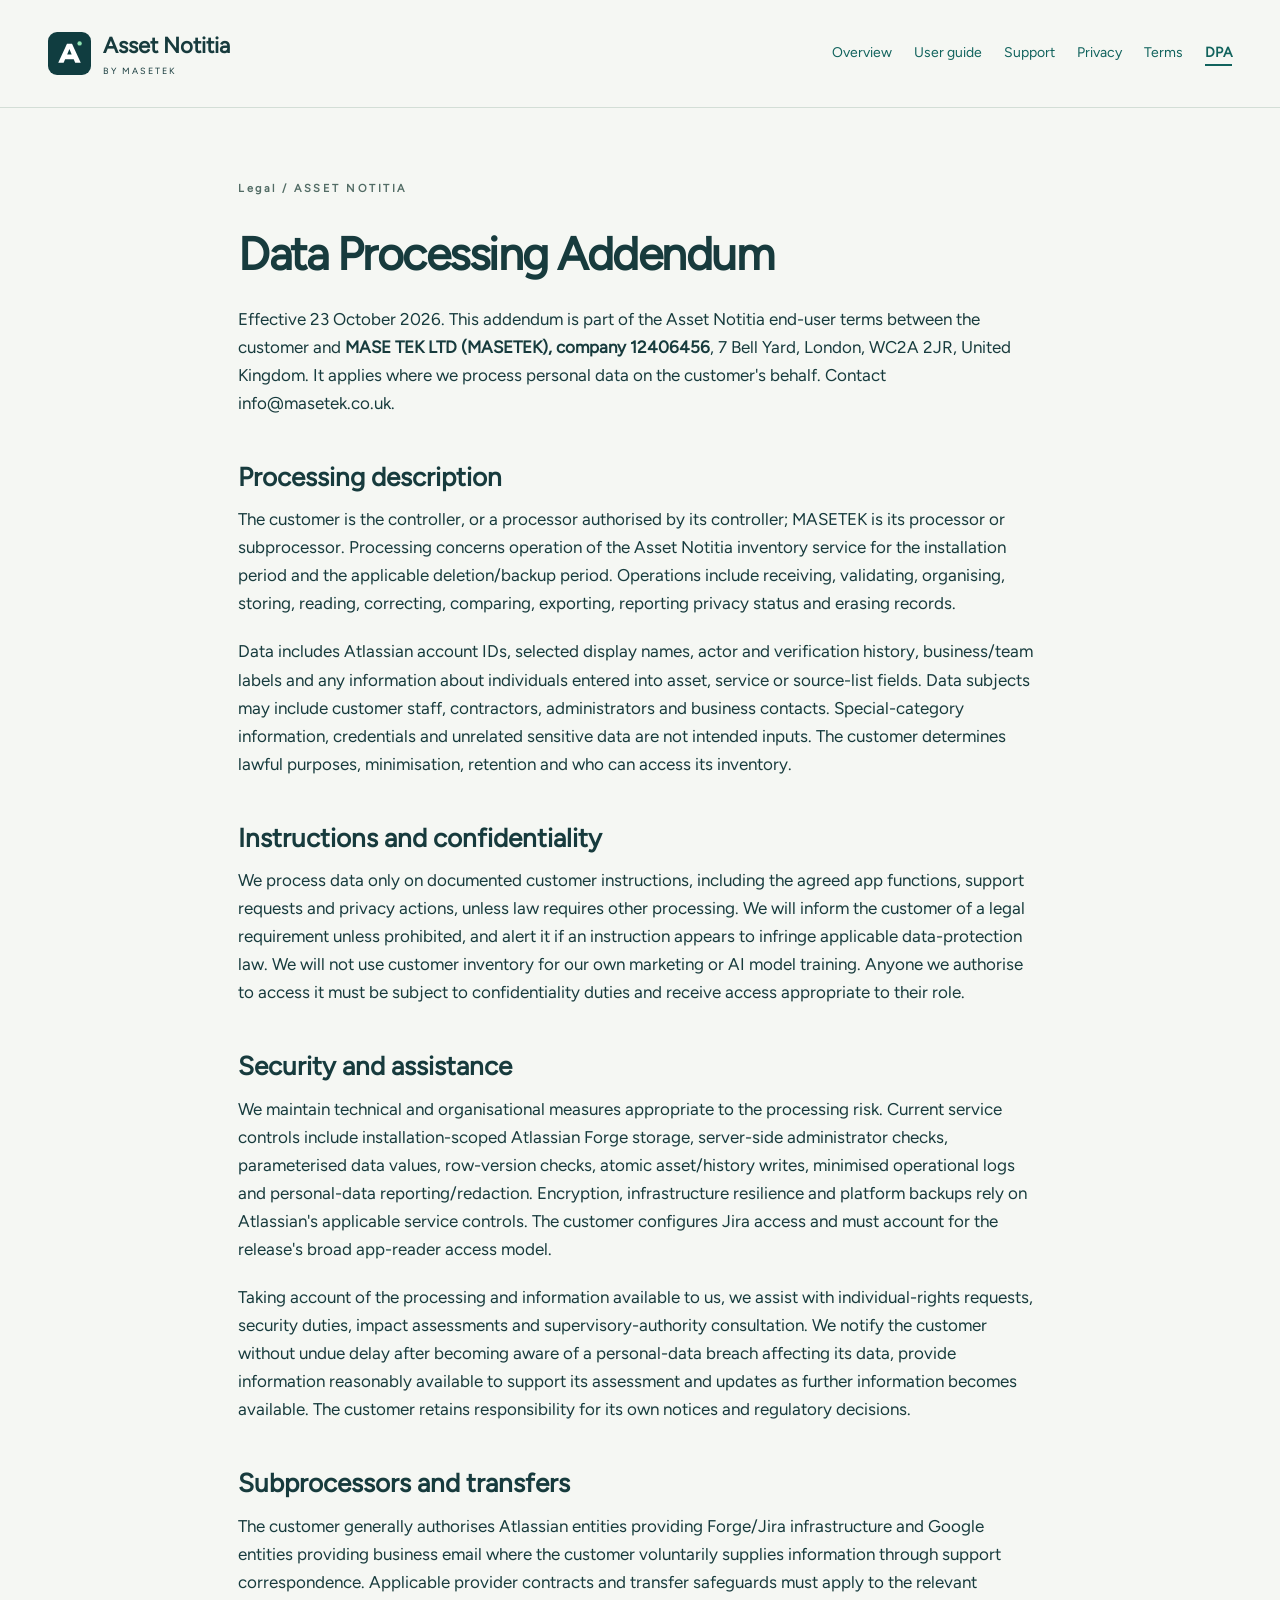
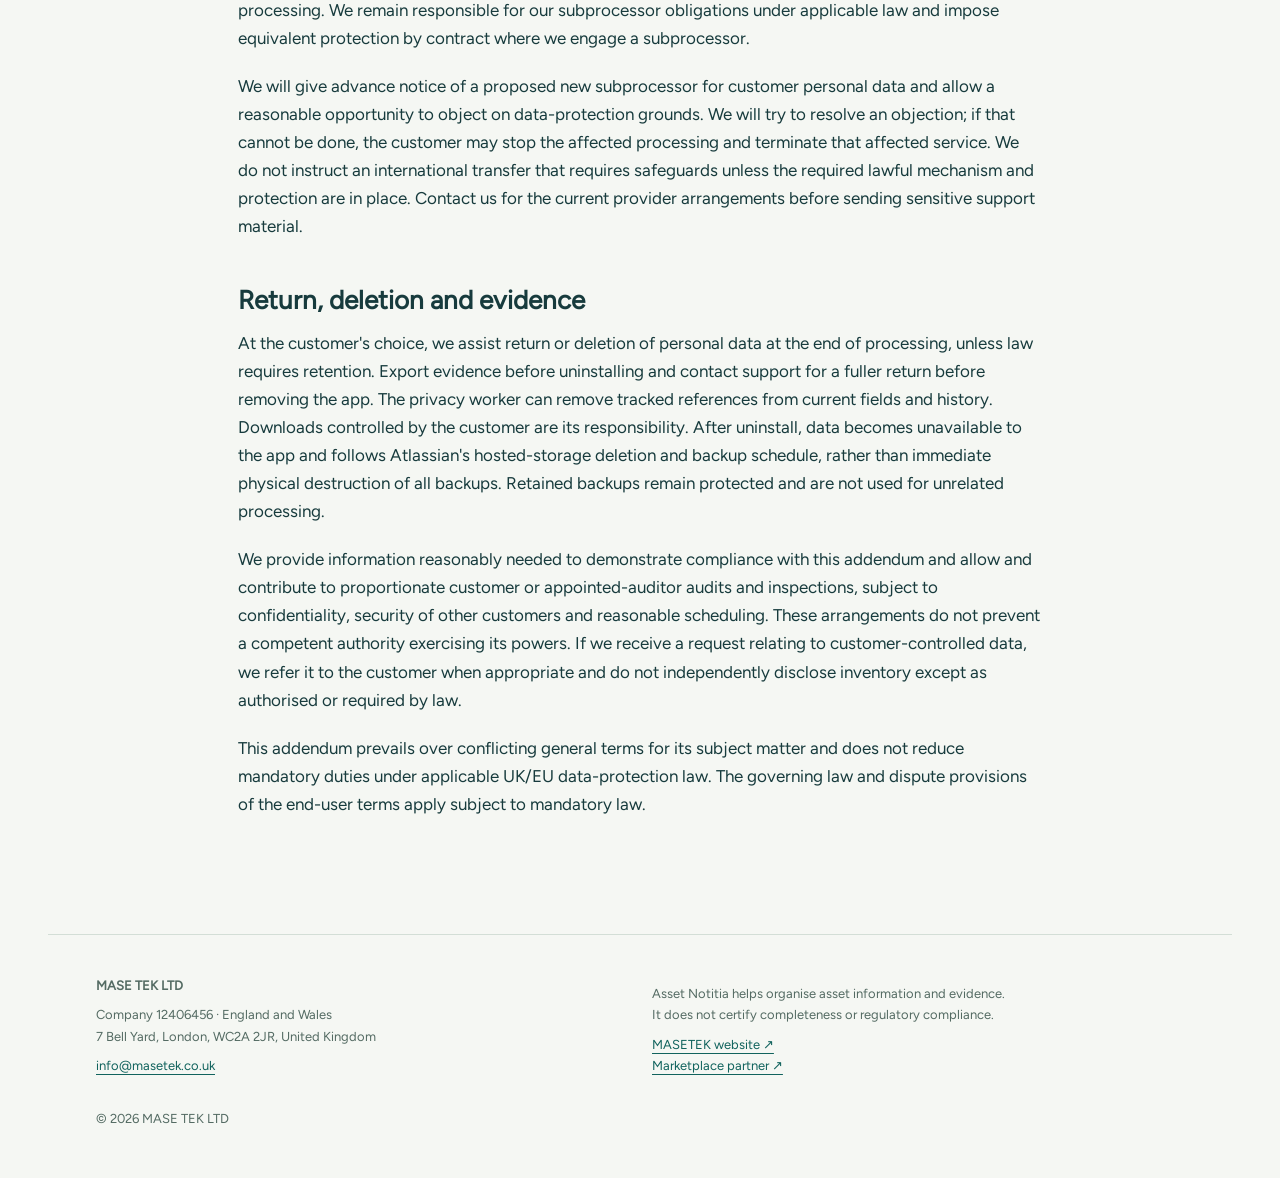
==== dpa.html @ f005e399 "Publish Asset Notitia documentation and Render configuration" ====
<!doctype html><html lang="en"><head><meta charset="utf-8"><meta name="viewport" content="width=device-width,initial-scale=1"><meta name="description" content="Data Processing Addendum for Asset Notitia, the IT and OT asset register for Jira Cloud by MASETEK."><title>Data Processing Addendum · Asset Notitia</title><link rel="icon" href="logo.svg" type="image/svg+xml"><link rel="stylesheet" href="style.css"></head><body><a href="#content" class="skip">Skip to content</a><header><a href="index.html" class="brand"><img src="logo.svg" alt=""><span>Asset Notitia<small>BY MASETEK</small></span></a><nav aria-label="Main navigation"><a href="index.html">Overview</a><a href="guide.html">User guide</a><a href="support.html">Support</a><a href="privacy.html">Privacy</a><a href="terms.html">Terms</a><a href="dpa.html" aria-current="page">DPA</a></nav></header><main id="content" class="document"><div class="eyebrow">Legal / ASSET NOTITIA</div><h1>Data Processing Addendum</h1>
<p>Effective 23 October 2026. This addendum is part of the Asset Notitia end-user terms between the customer and <strong>MASE TEK LTD (MASETEK), company 12406456</strong>, 7 Bell Yard, London, WC2A 2JR, United Kingdom. It applies where we process personal data on the customer's behalf. Contact info@masetek.co.uk.</p>
<h2>Processing description</h2>
<p>The customer is the controller, or a processor authorised by its controller; MASETEK is its processor or subprocessor. Processing concerns operation of the Asset Notitia inventory service for the installation period and the applicable deletion/backup period. Operations include receiving, validating, organising, storing, reading, correcting, comparing, exporting, reporting privacy status and erasing records.</p>
<p>Data includes Atlassian account IDs, selected display names, actor and verification history, business/team labels and any information about individuals entered into asset, service or source-list fields. Data subjects may include customer staff, contractors, administrators and business contacts. Special-category information, credentials and unrelated sensitive data are not intended inputs. The customer determines lawful purposes, minimisation, retention and who can access its inventory.</p>
<h2>Instructions and confidentiality</h2>
<p>We process data only on documented customer instructions, including the agreed app functions, support requests and privacy actions, unless law requires other processing. We will inform the customer of a legal requirement unless prohibited, and alert it if an instruction appears to infringe applicable data-protection law. We will not use customer inventory for our own marketing or AI model training. Anyone we authorise to access it must be subject to confidentiality duties and receive access appropriate to their role.</p>
<h2>Security and assistance</h2>
<p>We maintain technical and organisational measures appropriate to the processing risk. Current service controls include installation-scoped Atlassian Forge storage, server-side administrator checks, parameterised data values, row-version checks, atomic asset/history writes, minimised operational logs and personal-data reporting/redaction. Encryption, infrastructure resilience and platform backups rely on Atlassian's applicable service controls. The customer configures Jira access and must account for the release's broad app-reader access model.</p>
<p>Taking account of the processing and information available to us, we assist with individual-rights requests, security duties, impact assessments and supervisory-authority consultation. We notify the customer without undue delay after becoming aware of a personal-data breach affecting its data, provide information reasonably available to support its assessment and updates as further information becomes available. The customer retains responsibility for its own notices and regulatory decisions.</p>
<h2>Subprocessors and transfers</h2>
<p>The customer generally authorises Atlassian entities providing Forge/Jira infrastructure and Google entities providing business email where the customer voluntarily supplies information through support correspondence. Applicable provider contracts and transfer safeguards must apply to the relevant processing. We remain responsible for our subprocessor obligations under applicable law and impose equivalent protection by contract where we engage a subprocessor.</p>
<p>We will give advance notice of a proposed new subprocessor for customer personal data and allow a reasonable opportunity to object on data-protection grounds. We will try to resolve an objection; if that cannot be done, the customer may stop the affected processing and terminate that affected service. We do not instruct an international transfer that requires safeguards unless the required lawful mechanism and protection are in place. Contact us for the current provider arrangements before sending sensitive support material.</p>
<h2>Return, deletion and evidence</h2>
<p>At the customer's choice, we assist return or deletion of personal data at the end of processing, unless law requires retention. Export evidence before uninstalling and contact support for a fuller return before removing the app. The privacy worker can remove tracked references from current fields and history. Downloads controlled by the customer are its responsibility. After uninstall, data becomes unavailable to the app and follows Atlassian's hosted-storage deletion and backup schedule, rather than immediate physical destruction of all backups. Retained backups remain protected and are not used for unrelated processing.</p>
<p>We provide information reasonably needed to demonstrate compliance with this addendum and allow and contribute to proportionate customer or appointed-auditor audits and inspections, subject to confidentiality, security of other customers and reasonable scheduling. These arrangements do not prevent a competent authority exercising its powers. If we receive a request relating to customer-controlled data, we refer it to the customer when appropriate and do not independently disclose inventory except as authorised or required by law.</p>
<p>This addendum prevails over conflicting general terms for its subject matter and does not reduce mandatory duties under applicable UK/EU data-protection law. The governing law and dispute provisions of the end-user terms apply subject to mandatory law. </p></main><footer><div><strong>MASE TEK LTD</strong><p>Company 12406456 · England and Wales<br>7 Bell Yard, London, WC2A 2JR, United Kingdom</p><a href="mailto:info@masetek.co.uk">info@masetek.co.uk</a></div><div><p>Asset Notitia helps organise asset information and evidence.<br>It does not certify completeness or regulatory compliance.</p><a href="https://masetek.co.uk/">MASETEK website ↗</a><br><a href="https://marketplace.atlassian.com/vendors/911274306">Marketplace partner ↗</a></div><p>© 2026 MASE TEK LTD</p></footer></body></html>
---- style.css ----
@font-face{font-family:Figtree;src:url(figtree.woff2) format('woff2');font-display:swap}*{box-sizing:border-box}html{scroll-behavior:smooth}body{margin:0;background:#f5f7f3;color:#173b3d;font:17px/1.65 Figtree,system-ui,sans-serif}a{color:#11635d;text-underline-offset:4px}a:hover{color:#052f32}a:focus-visible,summary:focus-visible{outline:3px solid #d0561b;outline-offset:5px}header{max-width:1280px;margin:auto;padding:28px 48px;display:flex;justify-content:space-between;align-items:center;border-bottom:1px solid #d3ded6;gap:28px}.brand{display:flex;align-items:center;gap:12px;text-decoration:none;font-size:22px;font-weight:700;color:#173b3d}.brand img{width:43px;height:43px}.brand small{display:block;font-size:9px;letter-spacing:2px;font-weight:400}nav{display:flex;gap:22px;flex-wrap:wrap}nav a{font-size:14px;text-decoration:none}nav [aria-current]{font-weight:700;border-bottom:2px solid #11635d}main{max-width:1184px;margin:0 auto;padding:72px 48px 96px}.document{max-width:900px}.document h1{font-size:46px;margin-bottom:24px;line-height:1.12;letter-spacing:-1.5px}.document h2{font-size:26px;margin:44px 0 12px;line-height:1.25}.document p{margin:0 0 20px}.document ul{padding-left:24px}.document code{background:#e2eae3;padding:2px 5px;border-radius:3px;font-size:14px;overflow-wrap:anywhere}.eyebrow{font-size:11px;letter-spacing:2.5px;font-weight:700;color:#526c65;margin-bottom:24px}.overview h1{font-size:clamp(48px,6.4vw,82px);line-height:1.02;letter-spacing:-3.5px;margin:0 0 25px;font-weight:500}.lead{font-size:24px;max-width:680px;line-height:1.5;color:#536b63}.links{display:flex;align-items:center;gap:28px;flex-wrap:wrap;margin:30px 0}.button{background:#173f40;color:white;padding:13px 20px;text-decoration:none;border-radius:6px}.button:hover{background:#0c2b2c;color:white}.button span{margin-left:26px}figure{margin:60px 0 70px}figure img{display:block;width:100%;border:1px solid #bacdc0;border-radius:8px;box-shadow:0 15px 40px #173b3d12}figcaption{font-size:12px;color:#5e736b;margin-top:12px}.overview h2{font-size:34px;letter-spacing:-1px;font-weight:500}.features{display:grid;grid-template-columns:repeat(3,1fr);gap:36px;margin:36px 0 55px}.features h3{font-size:22px;font-weight:500;line-height:1.25}.features p{font-size:16px;color:#526b62}.num{font-size:12px;letter-spacing:2px;border-top:2px solid #8bc4a5;padding-top:16px;display:block}aside{background:#e4ede4;border-left:3px solid #277866;padding:24px 28px;font-size:16px}footer{border-top:1px solid #d3ded6;max-width:1184px;margin:auto;padding:40px 48px;display:grid;grid-template-columns:1fr 1fr;gap:24px;font-size:13px;color:#546b63}footer p{margin:8px 0}.skip{position:absolute;left:20px;top:-70px;background:white;padding:10px}.skip:focus{top:10px}@media(max-width:760px){header{padding:22px;align-items:flex-start;flex-direction:column;gap:20px}nav{gap:16px}main{padding:44px 22px 60px}.overview h1{letter-spacing:-2px}.lead{font-size:21px}.features{grid-template-columns:1fr;gap:22px}figure{margin:40px 0}.document h1{font-size:36px}footer{padding:30px 22px;grid-template-columns:1fr}body{overflow-wrap:anywhere}}
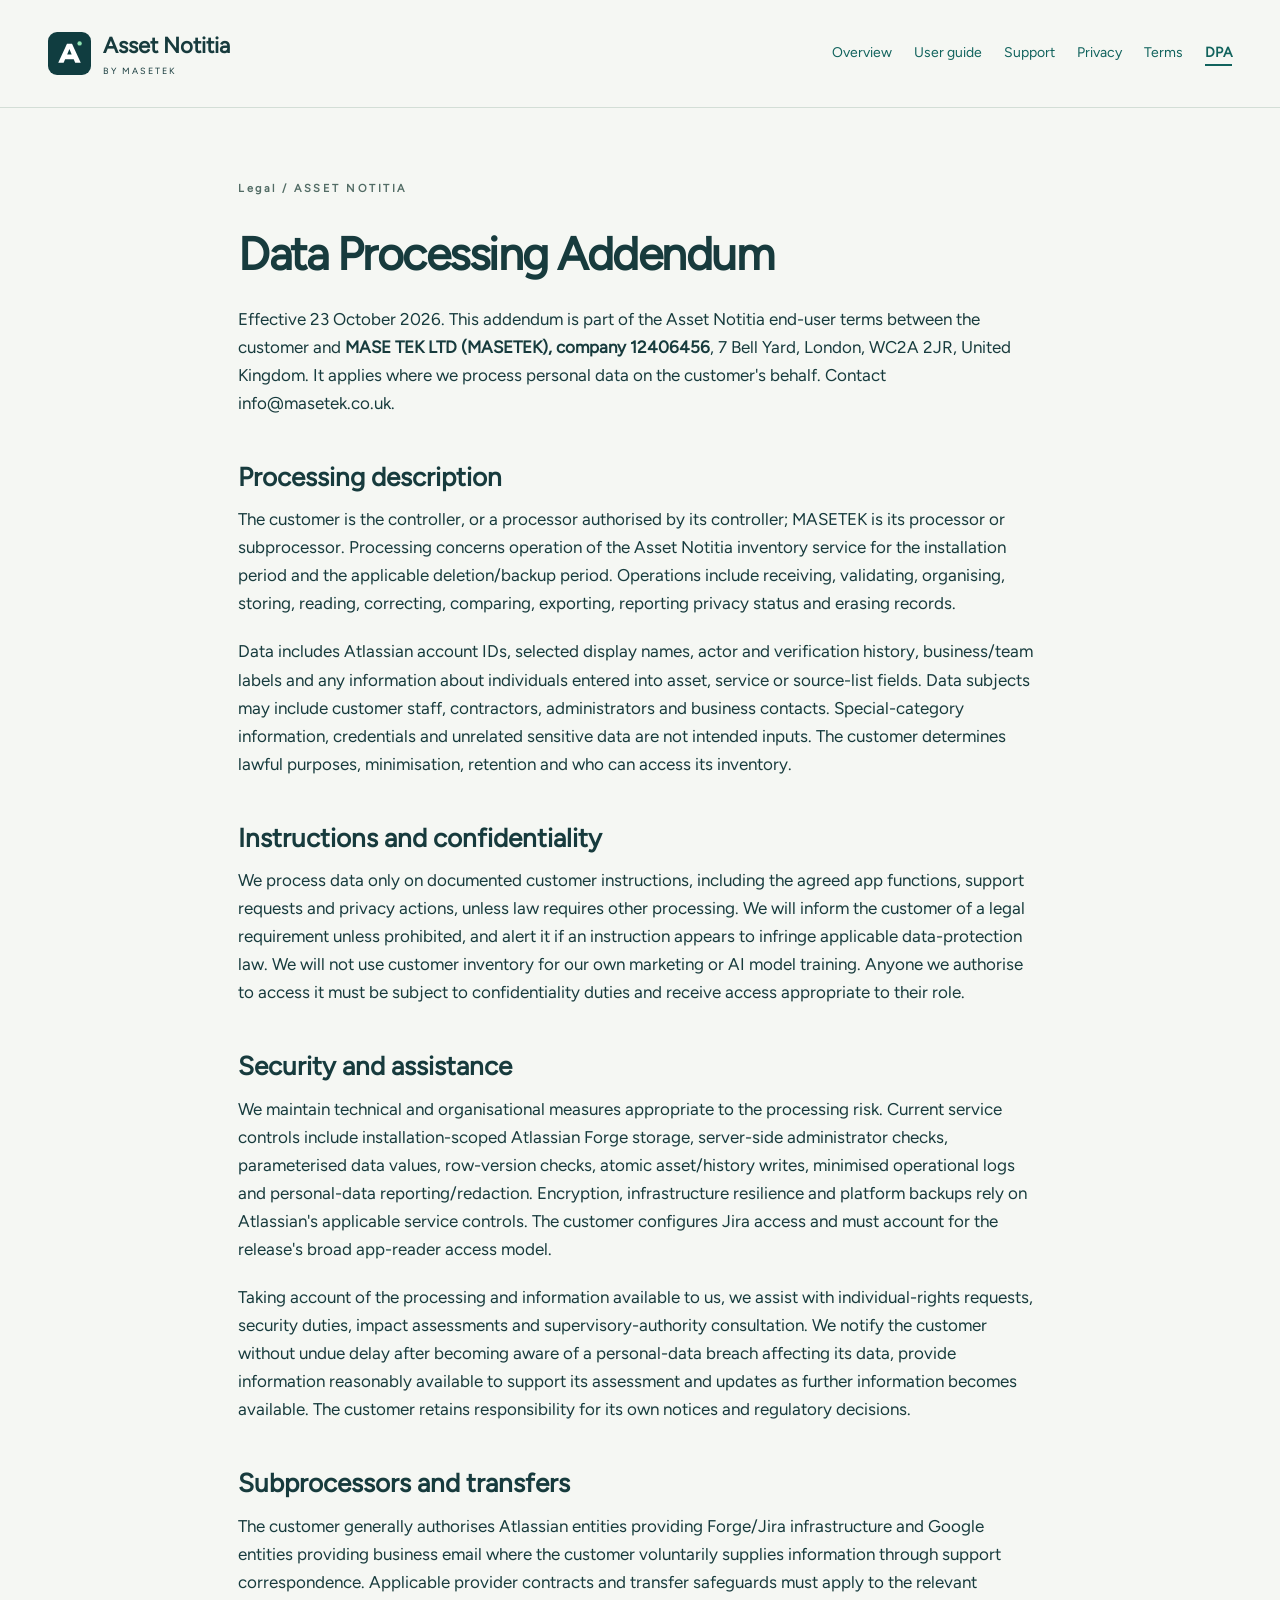
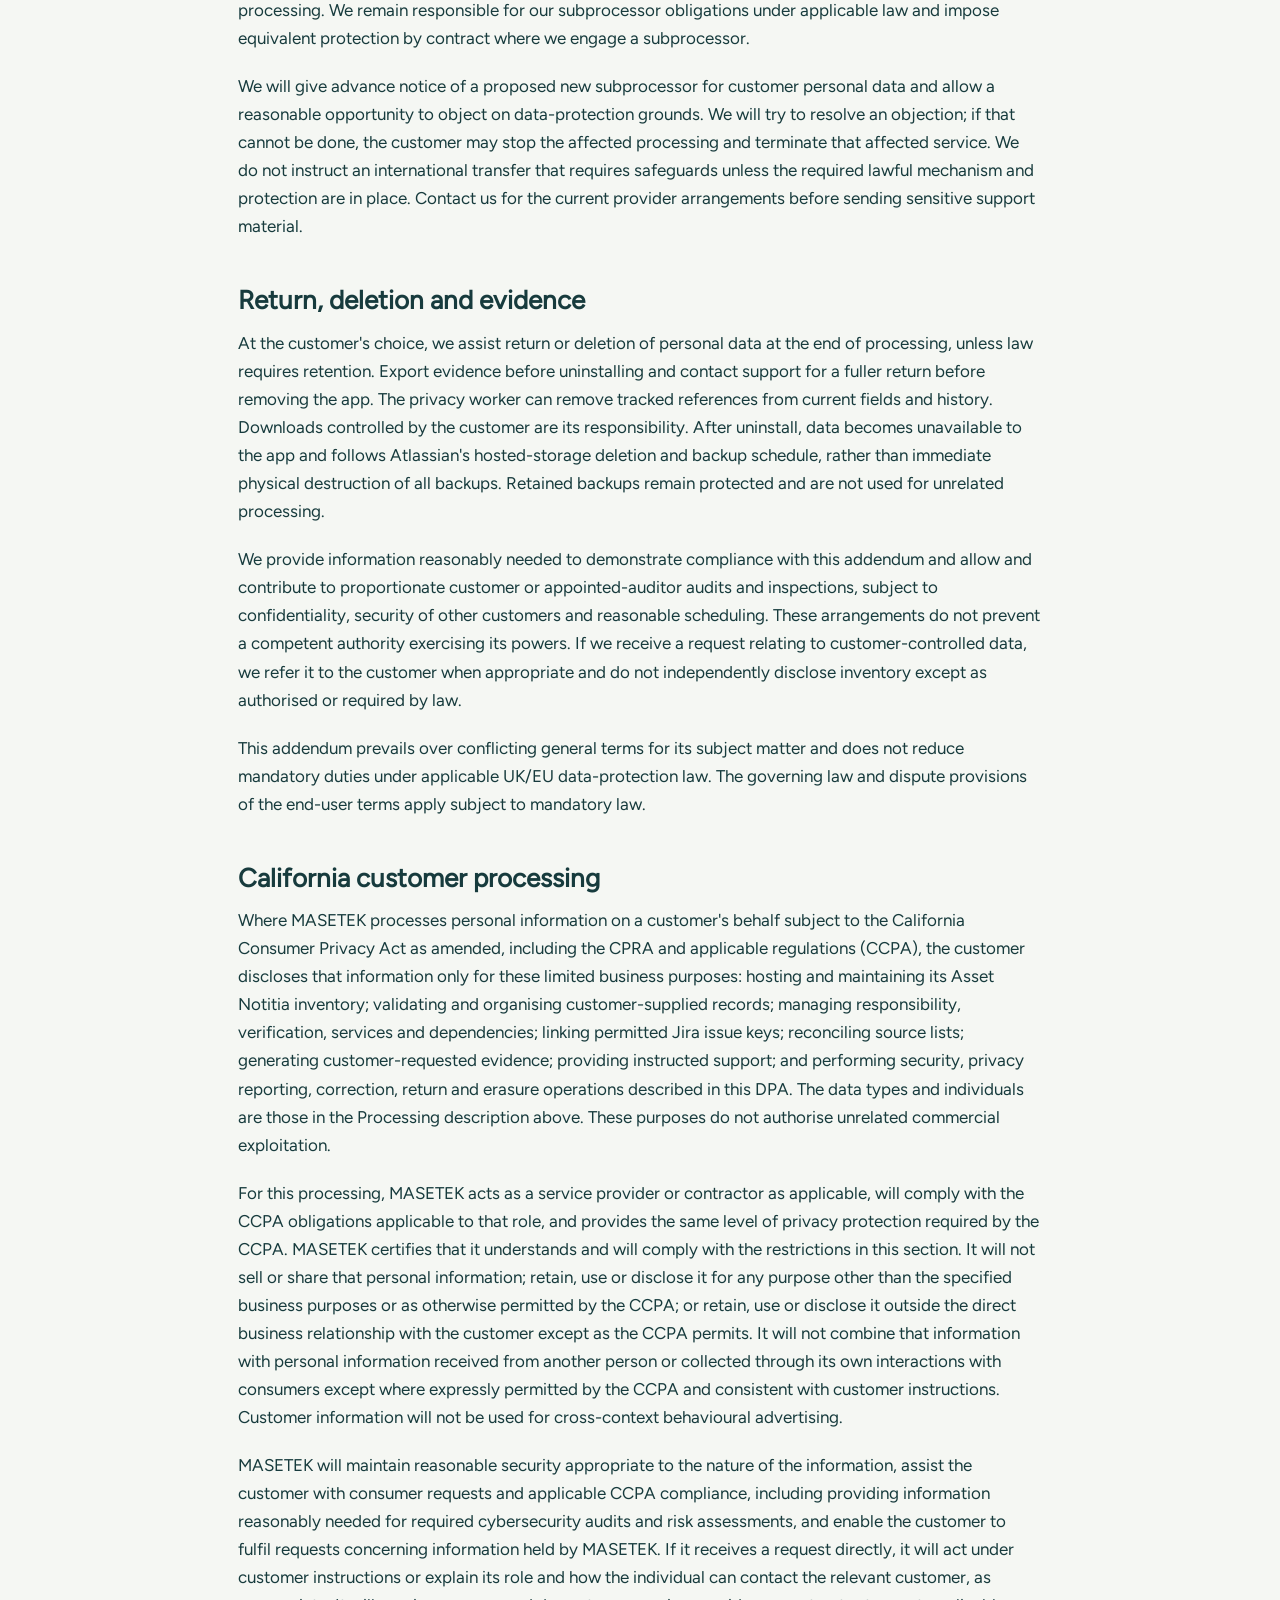
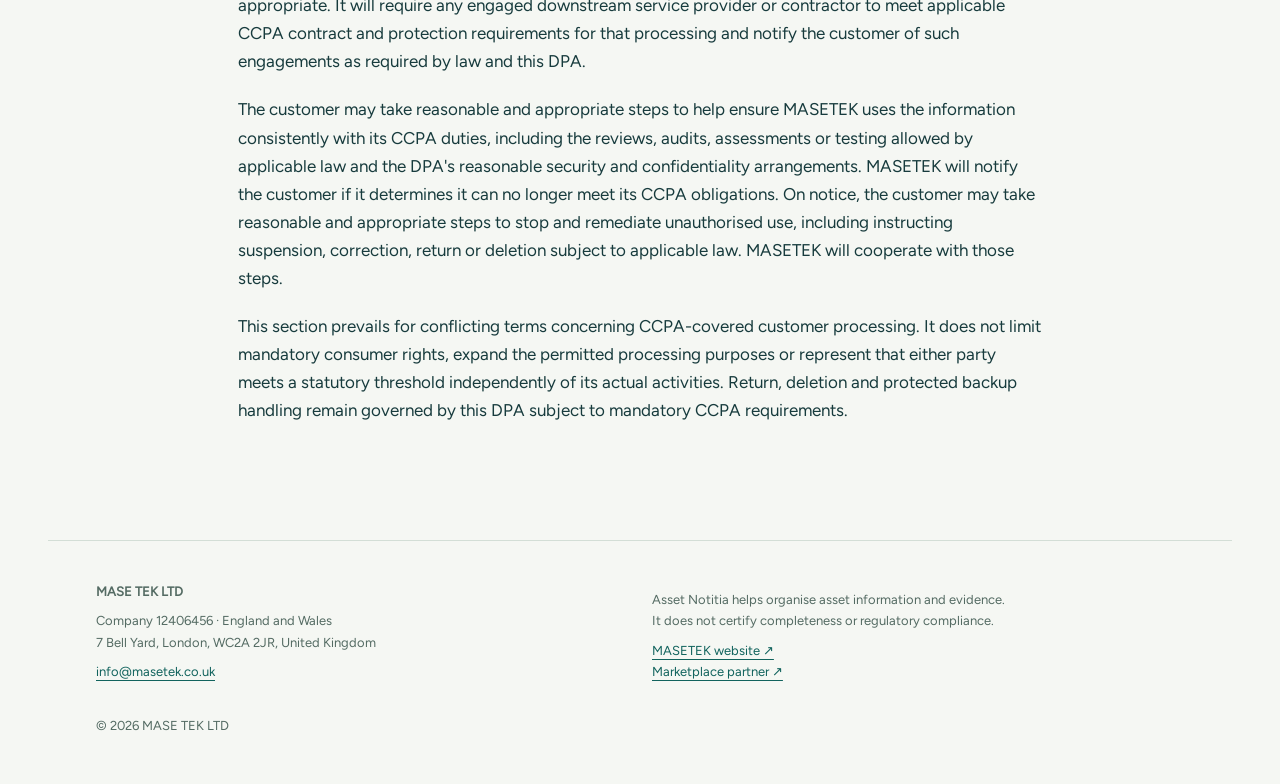
==== commit 24954b1d: "Publish approved California privacy and processing terms" ====
--- a/dpa.html
+++ b/dpa.html
@@ -14,4 +14,8 @@
 <h2>Return, deletion and evidence</h2>
 <p>At the customer's choice, we assist return or deletion of personal data at the end of processing, unless law requires retention. Export evidence before uninstalling and contact support for a fuller return before removing the app. The privacy worker can remove tracked references from current fields and history. Downloads controlled by the customer are its responsibility. After uninstall, data becomes unavailable to the app and follows Atlassian's hosted-storage deletion and backup schedule, rather than immediate physical destruction of all backups. Retained backups remain protected and are not used for unrelated processing.</p>
 <p>We provide information reasonably needed to demonstrate compliance with this addendum and allow and contribute to proportionate customer or appointed-auditor audits and inspections, subject to confidentiality, security of other customers and reasonable scheduling. These arrangements do not prevent a competent authority exercising its powers. If we receive a request relating to customer-controlled data, we refer it to the customer when appropriate and do not independently disclose inventory except as authorised or required by law.</p>
-<p>This addendum prevails over conflicting general terms for its subject matter and does not reduce mandatory duties under applicable UK/EU data-protection law. The governing law and dispute provisions of the end-user terms apply subject to mandatory law. </p></main><footer><div><strong>MASE TEK LTD</strong><p>Company 12406456 · England and Wales<br>7 Bell Yard, London, WC2A 2JR, United Kingdom</p><a href="mailto:info@masetek.co.uk">info@masetek.co.uk</a></div><div><p>Asset Notitia helps organise asset information and evidence.<br>It does not certify completeness or regulatory compliance.</p><a href="https://masetek.co.uk/">MASETEK website ↗</a><br><a href="https://marketplace.atlassian.com/vendors/911274306">Marketplace partner ↗</a></div><p>© 2026 MASE TEK LTD</p></footer></body></html>+<p>This addendum prevails over conflicting general terms for its subject matter and does not reduce mandatory duties under applicable UK/EU data-protection law. The governing law and dispute provisions of the end-user terms apply subject to mandatory law. </p><section id="california"><h2>California customer processing</h2><p>Where MASETEK processes personal information on a customer's behalf subject to the California Consumer Privacy Act as amended, including the CPRA and applicable regulations (CCPA), the customer discloses that information only for these limited business purposes: hosting and maintaining its Asset Notitia inventory; validating and organising customer-supplied records; managing responsibility, verification, services and dependencies; linking permitted Jira issue keys; reconciling source lists; generating customer-requested evidence; providing instructed support; and performing security, privacy reporting, correction, return and erasure operations described in this DPA. The data types and individuals are those in the Processing description above. These purposes do not authorise unrelated commercial exploitation.</p>
+<p>For this processing, MASETEK acts as a service provider or contractor as applicable, will comply with the CCPA obligations applicable to that role, and provides the same level of privacy protection required by the CCPA. MASETEK certifies that it understands and will comply with the restrictions in this section. It will not sell or share that personal information; retain, use or disclose it for any purpose other than the specified business purposes or as otherwise permitted by the CCPA; or retain, use or disclose it outside the direct business relationship with the customer except as the CCPA permits. It will not combine that information with personal information received from another person or collected through its own interactions with consumers except where expressly permitted by the CCPA and consistent with customer instructions. Customer information will not be used for cross-context behavioural advertising.</p>
+<p>MASETEK will maintain reasonable security appropriate to the nature of the information, assist the customer with consumer requests and applicable CCPA compliance, including providing information reasonably needed for required cybersecurity audits and risk assessments, and enable the customer to fulfil requests concerning information held by MASETEK. If it receives a request directly, it will act under customer instructions or explain its role and how the individual can contact the relevant customer, as appropriate. It will require any engaged downstream service provider or contractor to meet applicable CCPA contract and protection requirements for that processing and notify the customer of such engagements as required by law and this DPA.</p>
+<p>The customer may take reasonable and appropriate steps to help ensure MASETEK uses the information consistently with its CCPA duties, including the reviews, audits, assessments or testing allowed by applicable law and the DPA's reasonable security and confidentiality arrangements. MASETEK will notify the customer if it determines it can no longer meet its CCPA obligations. On notice, the customer may take reasonable and appropriate steps to stop and remediate unauthorised use, including instructing suspension, correction, return or deletion subject to applicable law. MASETEK will cooperate with those steps.</p>
+<p>This section prevails for conflicting terms concerning CCPA-covered customer processing. It does not limit mandatory consumer rights, expand the permitted processing purposes or represent that either party meets a statutory threshold independently of its actual activities. Return, deletion and protected backup handling remain governed by this DPA subject to mandatory CCPA requirements.</p></section></main><footer><div><strong>MASE TEK LTD</strong><p>Company 12406456 · England and Wales<br>7 Bell Yard, London, WC2A 2JR, United Kingdom</p><a href="mailto:info@masetek.co.uk">info@masetek.co.uk</a></div><div><p>Asset Notitia helps organise asset information and evidence.<br>It does not certify completeness or regulatory compliance.</p><a href="https://masetek.co.uk/">MASETEK website ↗</a><br><a href="https://marketplace.atlassian.com/vendors/911274306">Marketplace partner ↗</a></div><p>© 2026 MASE TEK LTD</p></footer></body></html>
